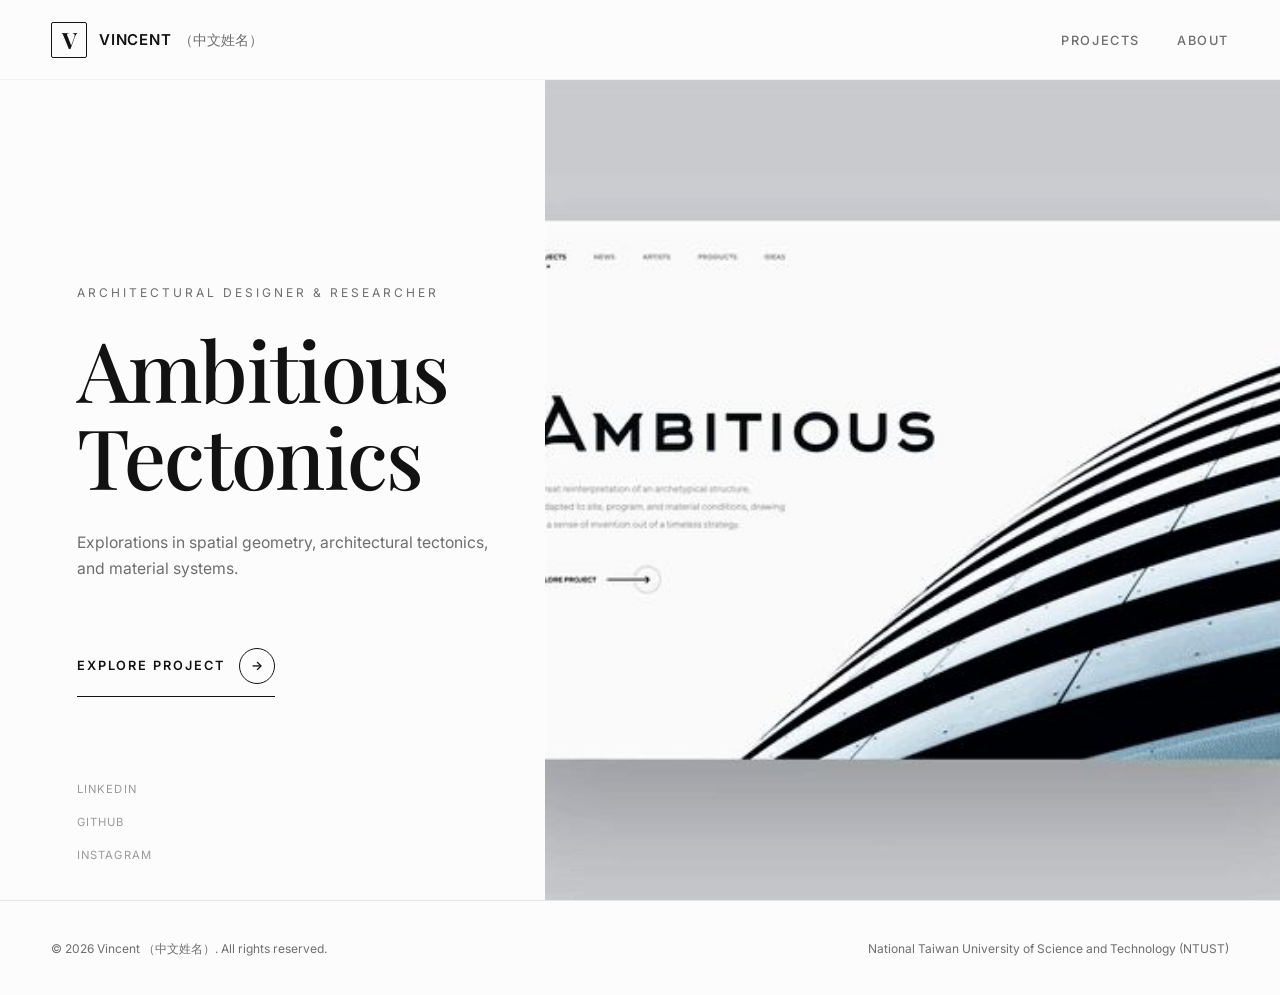
==== index.html @ f432916e "Initial commit with home page and json metadata structure" ====
<!DOCTYPE html>
<html lang="en">
<head>
  <meta charset="UTF-8">
  <meta name="viewport" content="width=device-width, initial-scale=1.0">
  <title>Vincent | Architecture Portfolio</title>
  <meta name="description" content="Architectural design portfolio and professional CV.">
  
  <!-- Fonts -->
  <link rel="preconnect" href="https://fonts.googleapis.com">
  <link rel="preconnect" href="https://fonts.gstatic.com" crossorigin>
  <link href="https://fonts.googleapis.com/css2?family=Inter:wght@300;400;500;600&family=Playfair+Display:ital,wght@0,400;0,600;1,400&display=swap" rel="stylesheet">
  
  <!-- Stylesheet -->
  <link rel="stylesheet" href="css/style.css">
</head>
<body>

  <!-- Global Header -->
  <header class="site-header">
    <a href="index.html" class="brand">
      <span class="brand-monogram">V</span>
      <div class="brand-names">
        <span class="brand-en">Vincent</span>
        <span class="brand-cn">（中文姓名）</span>
      </div>
    </a>

    <nav class="main-nav" aria-label="Main Navigation">
      <ul>
        <li><a href="projects.html">Projects</a></li>
        <li><a href="about.html">About</a></li>
      </ul>
    </nav>
  </header>

  <!-- Page Main Content -->
  <main class="page-container">
    <section class="hero-wrapper" aria-label="Hero Featured Project">
      
      <!-- Left Column: Editorial Information -->
      <div class="hero-content">
        <p class="hero-subtitle" id="hero-subtitle">Architectural Designer &amp; Researcher</p>
        <h1 class="hero-title" id="hero-title">Ambitious Tectonics</h1>
        <p class="hero-description" id="hero-description">
          A great reinterpretation of an archetypical structure, readapted to site, program, and material conditions, drawing out a sense of invention out of a timeless strategy.
        </p>

        <div class="hero-action">
          <a href="project-detail.html?id=project-01" class="btn-explore" id="hero-explore-btn">
            <span>Explore Project</span>
            <span class="arrow-circle">→</span>
          </a>
        </div>
      </div>

      <!-- Right Column: Visual Architecture Cover -->
      <div class="hero-media">
        <img id="hero-cover-image" src="assets/images/project-01-cover.jpg" alt="Featured Architecture Project Cover">
      </div>

      <!-- Left Bottom: Social links -->
      <aside class="hero-social" id="hero-social-links" aria-label="Social Links">
        <a href="https://linkedin.com" target="_blank" rel="noopener noreferrer">LinkedIn</a>
        <a href="https://github.com" target="_blank" rel="noopener noreferrer">GitHub</a>
        <a href="https://instagram.com" target="_blank" rel="noopener noreferrer">Instagram</a>
      </aside>

    </section>

    <!-- Global Footer -->
    <footer class="site-footer">
      <p class="footer-copy">© 2026 Vincent. All rights reserved.</p>
      <p class="footer-note">National Taiwan University of Science and Technology (NTUST)</p>
    </footer>
  </main>

  <!-- Main JavaScript for JSON Data Integration -->
  <script src="js/main.js"></script>
</body>
</html>
---- css/style.css ----
/* ==========================================================================
   ARCHITECTURAL PORTFOLIO - CORE STYLESHEET
   Clean, modern, editorial typography & minimalist architectural aesthetic
   ========================================================================== */

:root {
  --bg-primary: #fcfcfc;
  --bg-card: #f4f4f4;
  --text-primary: #121212;
  --text-muted: #6e6e6e;
  --text-subtle: #9a9a9a;
  --accent: #111111;
  --border-color: #e5e5e5;
  --border-light: #ececec;
  
  --font-serif: "Playfair Display", "Didot", "Cinzel", "Georgia", serif;
  --font-sans: "Inter", -apple-system, BlinkMacSystemFont, "Segoe UI", Roboto, "Helvetica Neue", Arial, sans-serif;
  
  --transition-smooth: all 0.3s cubic-bezier(0.16, 1, 0.3, 1);
  --container-max: 1440px;
}

* {
  box-sizing: border-box;
  margin: 0;
  padding: 0;
}

html, body {
  width: 100%;
  height: 100%;
  background-color: var(--bg-primary);
  color: var(--text-primary);
  font-family: var(--font-sans);
  font-size: 15px;
  line-height: 1.6;
  -webkit-font-smoothing: antialiased;
  -moz-osx-font-smoothing: grayscale;
}

a {
  color: inherit;
  text-decoration: none;
  transition: var(--transition-smooth);
}

img {
  max-width: 100%;
  height: auto;
  display: block;
}

/* ==========================================================================
   GLOBAL HEADER / NAVIGATION
   ========================================================================== */
.site-header {
  position: fixed;
  top: 0;
  left: 0;
  width: 100%;
  height: 80px;
  display: flex;
  align-items: center;
  justify-content: space-between;
  padding: 0 4vw;
  z-index: 100;
  background: rgba(252, 252, 252, 0.92);
  backdrop-filter: blur(10px);
  border-bottom: 1px solid rgba(0, 0, 0, 0.04);
}

.brand {
  display: flex;
  align-items: center;
  gap: 12px;
}

.brand-monogram {
  font-family: var(--font-serif);
  font-size: 1.5rem;
  font-weight: 700;
  letter-spacing: -0.05em;
  display: inline-flex;
  align-items: center;
  justify-content: center;
  width: 36px;
  height: 36px;
  border: 1.5px solid var(--text-primary);
  border-radius: 2px;
}

.brand-names {
  display: flex;
  align-items: baseline;
  gap: 8px;
}

.brand-en {
  font-size: 1rem;
  font-weight: 600;
  letter-spacing: 0.05em;
  text-transform: uppercase;
}

.brand-cn {
  font-size: 0.9rem;
  color: var(--text-muted);
  font-weight: 400;
}

.main-nav ul {
  display: flex;
  list-style: none;
  gap: 2.5rem;
}

.main-nav a {
  font-size: 0.85rem;
  font-weight: 500;
  letter-spacing: 0.12em;
  text-transform: uppercase;
  color: var(--text-muted);
  position: relative;
  padding-bottom: 4px;
}

.main-nav a:hover,
.main-nav a.active {
  color: var(--text-primary);
}

.main-nav a.active::after {
  content: "";
  position: absolute;
  bottom: 0;
  left: 0;
  width: 100%;
  height: 1.5px;
  background-color: var(--text-primary);
}

/* ==========================================================================
   PAGE LAYOUT WRAPPERS
   ========================================================================== */
.page-container {
  min-height: 100vh;
  padding-top: 80px;
  display: flex;
  flex-direction: column;
}

/* ==========================================================================
   TASK 1: HOME HERO SECTION (INSPIRATION: HOME PAGE.JPG)
   ========================================================================== */
.hero-wrapper {
  flex: 1;
  display: grid;
  grid-template-columns: 1fr 1.35fr;
  min-height: calc(100vh - 80px);
  overflow: hidden;
  position: relative;
}

.hero-content {
  padding: 8vh 4vw 8vh 6vw;
  display: flex;
  flex-direction: column;
  justify-content: center;
  z-index: 2;
}

.hero-subtitle {
  font-size: 0.8rem;
  letter-spacing: 0.25em;
  text-transform: uppercase;
  color: var(--text-muted);
  margin-bottom: 1.5rem;
}

.hero-title {
  font-family: var(--font-serif);
  font-size: clamp(3rem, 6.5vw, 6rem);
  font-weight: 500;
  line-height: 1.05;
  letter-spacing: -0.02em;
  margin-bottom: 2rem;
  text-transform: none;
}

.hero-description {
  max-width: 440px;
  font-size: 1.05rem;
  line-height: 1.7;
  color: var(--text-muted);
  margin-bottom: 3.5rem;
}

.hero-action {
  display: flex;
  align-items: center;
  gap: 1.5rem;
}

.btn-explore {
  display: inline-flex;
  align-items: center;
  gap: 1rem;
  font-size: 0.85rem;
  font-weight: 600;
  letter-spacing: 0.15em;
  text-transform: uppercase;
  color: var(--text-primary);
  padding: 12px 0;
  border-bottom: 1px solid var(--text-primary);
  transition: var(--transition-smooth);
}

.btn-explore .arrow-circle {
  width: 36px;
  height: 36px;
  border: 1px solid var(--text-primary);
  border-radius: 50%;
  display: flex;
  align-items: center;
  justify-content: center;
  transition: var(--transition-smooth);
}

.btn-explore:hover {
  gap: 1.5rem;
  padding-left: 6px;
}

.btn-explore:hover .arrow-circle {
  background-color: var(--text-primary);
  color: #fff;
  transform: translateX(4px);
}

.hero-media {
  position: relative;
  width: 100%;
  height: 100%;
  min-height: 500px;
  overflow: hidden;
  background-color: #eaeaea;
}

.hero-media img {
  width: 100%;
  height: 100%;
  object-fit: cover;
  object-position: center;
  transition: transform 1.2s cubic-bezier(0.16, 1, 0.3, 1);
}

.hero-wrapper:hover .hero-media img {
  transform: scale(1.03);
}

.hero-social {
  position: absolute;
  bottom: 4vh;
  left: 6vw;
  display: flex;
  flex-direction: column;
  gap: 1rem;
  z-index: 5;
}

.hero-social a {
  font-size: 0.75rem;
  letter-spacing: 0.1em;
  text-transform: uppercase;
  color: var(--text-subtle);
}

.hero-social a:hover {
  color: var(--text-primary);
}

/* ==========================================================================
   FOOTER
   ========================================================================== */
.site-footer {
  padding: 2.5rem 4vw;
  border-top: 1px solid var(--border-color);
  display: flex;
  justify-content: space-between;
  align-items: center;
  font-size: 0.8rem;
  color: var(--text-muted);
}

/* ==========================================================================
   RESPONSIVE
   ========================================================================== */
@media (max-width: 992px) {
  .hero-wrapper {
    grid-template-columns: 1fr;
    min-height: auto;
  }
  .hero-media {
    min-height: 50vh;
    order: -1;
  }
  .hero-content {
    padding: 6vh 6vw;
  }
  .hero-social {
    position: static;
    flex-direction: row;
    margin-top: 2rem;
  }
}
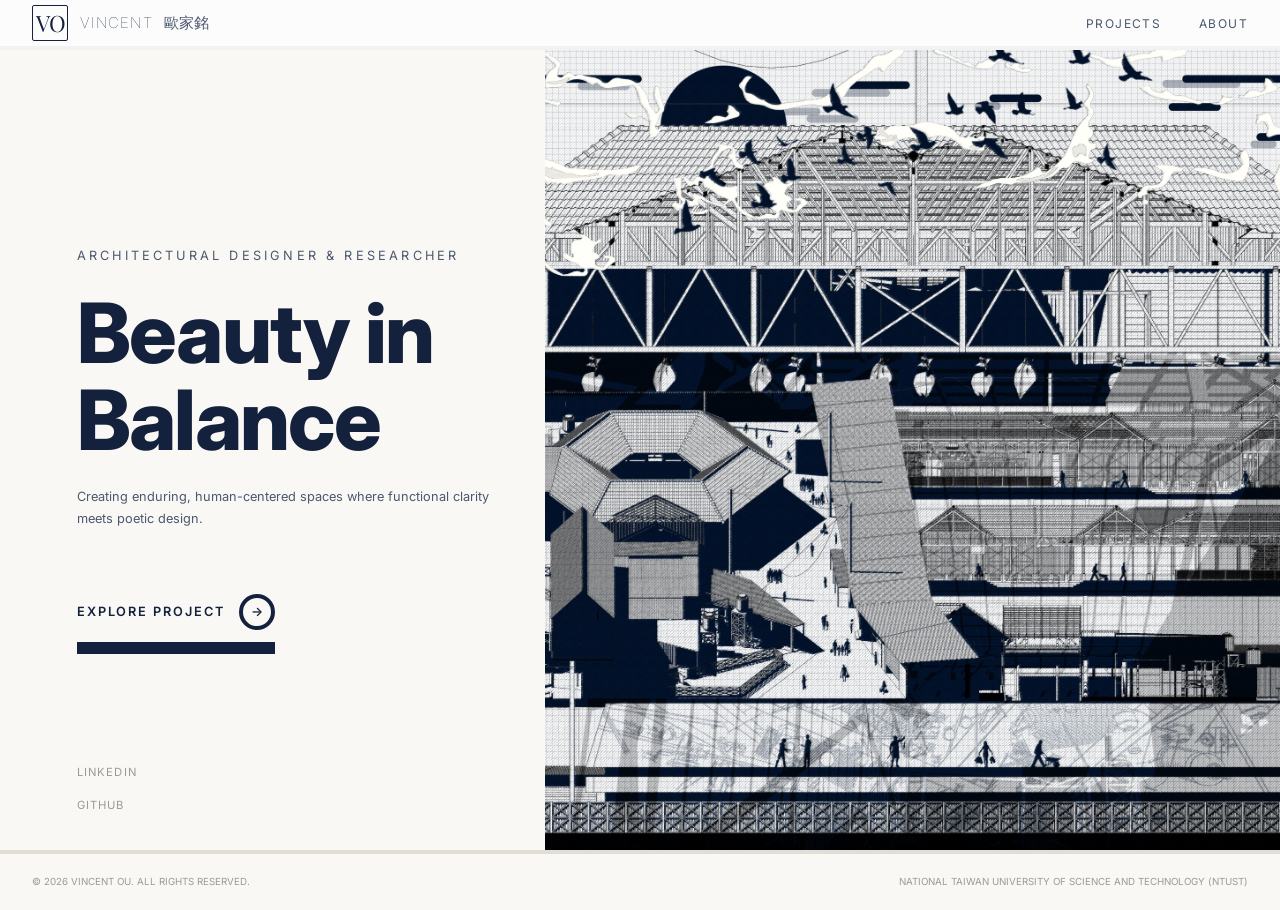
==== commit 5ac09ad4: "Complete home page design with ivory-navy palette and json metadata" ====
--- a/index.html
+++ b/index.html
@@ -19,10 +19,10 @@
   <!-- Global Header -->
   <header class="site-header">
     <a href="index.html" class="brand">
-      <span class="brand-monogram">V</span>
+      <span class="brand-monogram">VO</span>
       <div class="brand-names">
         <span class="brand-en">Vincent</span>
-        <span class="brand-cn">（中文姓名）</span>
+        <span class="brand-cn">歐家銘</span>
       </div>
     </a>
 
@@ -41,9 +41,9 @@
       <!-- Left Column: Editorial Information -->
       <div class="hero-content">
         <p class="hero-subtitle" id="hero-subtitle">Architectural Designer &amp; Researcher</p>
-        <h1 class="hero-title" id="hero-title">Ambitious Tectonics</h1>
+        <h1 class="hero-title" id="hero-title">Beauty in Balance</h1>
         <p class="hero-description" id="hero-description">
-          A great reinterpretation of an archetypical structure, readapted to site, program, and material conditions, drawing out a sense of invention out of a timeless strategy.
+          Creating enduring, human-centered spaces where functional clarity meets poetic design.
         </p>
 
         <div class="hero-action">
@@ -56,21 +56,20 @@
 
       <!-- Right Column: Visual Architecture Cover -->
       <div class="hero-media">
-        <img id="hero-cover-image" src="assets/images/project-01-cover.jpg" alt="Featured Architecture Project Cover">
+        <img id="hero-cover-image" src="assets/images/home-cover .jpg" alt="Featured Architecture Project Cover">
       </div>
 
       <!-- Left Bottom: Social links -->
       <aside class="hero-social" id="hero-social-links" aria-label="Social Links">
         <a href="https://linkedin.com" target="_blank" rel="noopener noreferrer">LinkedIn</a>
         <a href="https://github.com" target="_blank" rel="noopener noreferrer">GitHub</a>
-        <a href="https://instagram.com" target="_blank" rel="noopener noreferrer">Instagram</a>
       </aside>
 
     </section>
 
     <!-- Global Footer -->
     <footer class="site-footer">
-      <p class="footer-copy">© 2026 Vincent. All rights reserved.</p>
+      <p class="footer-copy">© 2026 Vincent Ou. All rights reserved.</p>
       <p class="footer-note">National Taiwan University of Science and Technology (NTUST)</p>
     </footer>
   </main>
--- a/css/style.css
+++ b/css/style.css
@@ -4,13 +4,13 @@
    ========================================================================== */
 
 :root {
-  --bg-primary: #fcfcfc;
+  --bg-primary: #FAF8F5;
   --bg-card: #f4f4f4;
-  --text-primary: #121212;
-  --text-muted: #6e6e6e;
+  --text-primary: #14213D;
+  --text-muted: 	#4B586E;
   --text-subtle: #9a9a9a;
-  --accent: #111111;
-  --border-color: #e5e5e5;
+  --accent: #0F1E2E;
+  --border-color: #E2DDD5;
   --border-light: #ececec;
   
   --font-serif: "Playfair Display", "Didot", "Cinzel", "Georgia", serif;
@@ -46,7 +46,7 @@
 
 img {
   max-width: 100%;
-  height: auto;
+  height: 2048px;
   display: block;
 }
 
@@ -58,15 +58,15 @@
   top: 0;
   left: 0;
   width: 100%;
-  height: 80px;
+  height: 50px;
   display: flex;
   align-items: center;
   justify-content: space-between;
-  padding: 0 4vw;
+  padding: 0 2.5vw;
   z-index: 100;
   background: rgba(252, 252, 252, 0.92);
-  backdrop-filter: blur(10px);
-  border-bottom: 1px solid rgba(0, 0, 0, 0.04);
+  backdrop-filter: blur(6px);
+  border-bottom: 4px solid rgba(0, 0, 0, 0.04);
 }
 
 .brand {
@@ -78,34 +78,34 @@
 .brand-monogram {
   font-family: var(--font-serif);
   font-size: 1.5rem;
-  font-weight: 700;
+  font-weight: 200;
   letter-spacing: -0.05em;
   display: inline-flex;
   align-items: center;
   justify-content: center;
   width: 36px;
   height: 36px;
-  border: 1.5px solid var(--text-primary);
+  border: 0.5px solid var(--text-primary);
   border-radius: 2px;
 }
 
 .brand-names {
   display: flex;
   align-items: baseline;
-  gap: 8px;
+  gap: 12px;
 }
 
 .brand-en {
   font-size: 1rem;
-  font-weight: 600;
+  font-weight: 100;
   letter-spacing: 0.05em;
   text-transform: uppercase;
 }
 
 .brand-cn {
-  font-size: 0.9rem;
+  font-size: 1rem;
   color: var(--text-muted);
-  font-weight: 400;
+  font-weight: 300;
 }
 
 .main-nav ul {
@@ -115,8 +115,8 @@
 }
 
 .main-nav a {
-  font-size: 0.85rem;
-  font-weight: 500;
+  font-size: 0.80rem;
+  font-weight: 400;
   letter-spacing: 0.12em;
   text-transform: uppercase;
   color: var(--text-muted);
@@ -144,7 +144,7 @@
    ========================================================================== */
 .page-container {
   min-height: 100vh;
-  padding-top: 80px;
+  padding-top: 50px;         
   display: flex;
   flex-direction: column;
 }
@@ -156,7 +156,7 @@
   flex: 1;
   display: grid;
   grid-template-columns: 1fr 1.35fr;
-  min-height: calc(100vh - 80px);
+  min-height: calc(100vh - 100px);
   overflow: hidden;
   position: relative;
 }
@@ -170,7 +170,7 @@
 }
 
 .hero-subtitle {
-  font-size: 0.8rem;
+  font-size: 0.85rem;
   letter-spacing: 0.25em;
   text-transform: uppercase;
   color: var(--text-muted);
@@ -178,18 +178,18 @@
 }
 
 .hero-title {
-  font-family: var(--font-serif);
+  font-family: var(--font-sans);
   font-size: clamp(3rem, 6.5vw, 6rem);
-  font-weight: 500;
+  font-weight: 800;
   line-height: 1.05;
   letter-spacing: -0.02em;
-  margin-bottom: 2rem;
+  margin-bottom: 1.5rem;
   text-transform: none;
 }
 
 .hero-description {
   max-width: 440px;
-  font-size: 1.05rem;
+  font-size: 0.85rem;
   line-height: 1.7;
   color: var(--text-muted);
   margin-bottom: 3.5rem;
@@ -211,14 +211,14 @@
   text-transform: uppercase;
   color: var(--text-primary);
   padding: 12px 0;
-  border-bottom: 1px solid var(--text-primary);
+  border-bottom: 12px solid var(--text-primary);
   transition: var(--transition-smooth);
 }
 
 .btn-explore .arrow-circle {
   width: 36px;
   height: 36px;
-  border: 1px solid var(--text-primary);
+  border: 4px solid var(--text-primary);
   border-radius: 50%;
   display: flex;
   align-items: center;
@@ -283,13 +283,15 @@
    FOOTER
    ========================================================================== */
 .site-footer {
-  padding: 2.5rem 4vw;
-  border-top: 1px solid var(--border-color);
+  height: 60px;              
+  padding: 0 2.5vw;          
+  border-top: 4px solid var(--border-color);
   display: flex;
   justify-content: space-between;
-  align-items: center;
-  font-size: 0.8rem;
-  color: var(--text-muted);
+  text-transform: uppercase;
+  align-items: center;       
+  font-size: 0.65rem;
+  color: var(--text-subtle);
 }
 
 /* ==========================================================================
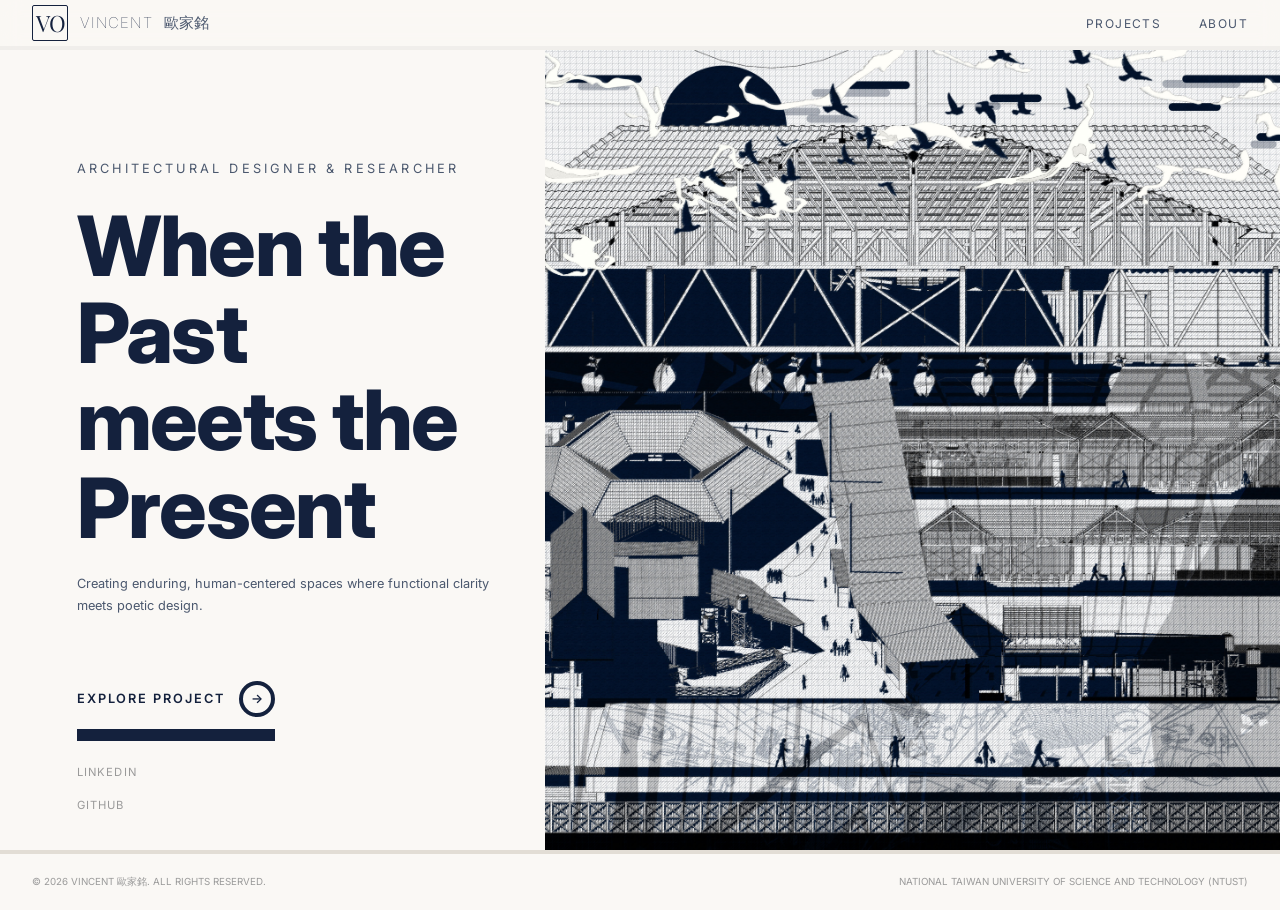
==== commit a5aed4a7: "Complete about page, smooth page transitions, and smart auto-hiding header" ====
--- a/index.html
+++ b/index.html
@@ -41,7 +41,7 @@
       <!-- Left Column: Editorial Information -->
       <div class="hero-content">
         <p class="hero-subtitle" id="hero-subtitle">Architectural Designer &amp; Researcher</p>
-        <h1 class="hero-title" id="hero-title">Beauty in Balance</h1>
+        <h1 class="hero-title" id="hero-title">When the Past meets the Present</h1>
         <p class="hero-description" id="hero-description">
           Creating enduring, human-centered spaces where functional clarity meets poetic design.
         </p>
--- a/css/style.css
+++ b/css/style.css
@@ -7,15 +7,15 @@
   --bg-primary: #FAF8F5;
   --bg-card: #f4f4f4;
   --text-primary: #14213D;
-  --text-muted: 	#4B586E;
+  --text-muted: #4B586E;
   --text-subtle: #9a9a9a;
   --accent: #0F1E2E;
   --border-color: #E2DDD5;
   --border-light: #ececec;
-  
+
   --font-serif: "Playfair Display", "Didot", "Cinzel", "Georgia", serif;
   --font-sans: "Inter", -apple-system, BlinkMacSystemFont, "Segoe UI", Roboto, "Helvetica Neue", Arial, sans-serif;
-  
+
   --transition-smooth: all 0.3s cubic-bezier(0.16, 1, 0.3, 1);
   --container-max: 1440px;
 }
@@ -26,9 +26,10 @@
   padding: 0;
 }
 
-html, body {
+html,
+body {
   width: 100%;
-  height: 100%;
+  min-height: 100%;
   background-color: var(--bg-primary);
   color: var(--text-primary);
   font-family: var(--font-sans);
@@ -64,9 +65,19 @@
   justify-content: space-between;
   padding: 0 2.5vw;
   z-index: 100;
-  background: rgba(252, 252, 252, 0.92);
-  backdrop-filter: blur(6px);
+  background: rgba(250, 248, 245, 0.82);
+  -webkit-backdrop-filter: blur(10px);
+  backdrop-filter: blur(10px);
   border-bottom: 4px solid rgba(0, 0, 0, 0.04);
+
+  /* Add this smooth slide up/down transition */
+  transition: transform 0.4s cubic-bezier(0.16, 1, 0.3, 1);
+  transform: translateY(0);
+}
+
+/* When hidden, slide up out of screen */
+.site-header.header-hidden {
+  transform: translateY(-100%);
 }
 
 .brand {
@@ -144,7 +155,7 @@
    ========================================================================== */
 .page-container {
   min-height: 100vh;
-  padding-top: 50px;         
+  padding-top: 50px;
   display: flex;
   flex-direction: column;
 }
@@ -283,35 +294,264 @@
    FOOTER
    ========================================================================== */
 .site-footer {
-  height: 60px;              
-  padding: 0 2.5vw;          
+  height: 60px;
+  padding: 0 2.5vw;
   border-top: 4px solid var(--border-color);
   display: flex;
   justify-content: space-between;
   text-transform: uppercase;
-  align-items: center;       
+  align-items: center;
   font-size: 0.65rem;
   color: var(--text-subtle);
 }
 
 /* ==========================================================================
-   RESPONSIVE
-   ========================================================================== */
+   PAGE TRANSITIONS & FADE-IN (ZERO-FLICKER)
+   ========================================================================== */
+@keyframes fadeInContent {
+  from {
+    opacity: 0;
+  }
+
+  to {
+    opacity: 1;
+  }
+}
+
+.page-container {
+  animation: fadeInContent 0.25s ease-out forwards;
+  transition: opacity 0.35s ease, filter 0.35s ease;
+}
+
+body.page-transitioning .page-container {
+  opacity: 0;
+  filter: blur(8px);
+}
+
+/* ==========================================================================
+   TASK 2: ABOUT PAGE (INSPIRATION: ABOUT PAGE.JPG)
+   ========================================================================== */
+.about-page-container {
+  flex: 1;
+  padding: 2.5vh 3vw 3vh;
+  display: flex;
+  flex-direction: column;
+}
+
+.about-card {
+  flex: 1;
+  background-color: var(--bg-card, #f4f4f4);
+  border-radius: 28px;
+  padding: 4.5vh 4.5vw;
+  display: flex;
+  flex-direction: column;
+  justify-content: space-between;
+  box-shadow: 0 4px 30px rgba(0, 0, 0, 0.02);
+  border: 1px solid var(--border-light);
+  min-height: calc(100vh - 160px);
+}
+
+/* About Header: Name & Meta */
+.about-card-header {
+  display: flex;
+  justify-content: space-between;
+  align-items: flex-start;
+  gap: 2rem;
+  border-bottom: 1px solid var(--border-color);
+  padding-bottom: 3.5vh;
+}
+
+.about-title-group {
+  display: flex;
+  flex-direction: column;
+  gap: 0.5rem;
+}
+
+.about-name {
+  font-family: var(--font-sans);
+  font-size: clamp(2.5rem, 5.5vw, 4.8rem);
+  font-weight: 600;
+  line-height: 1.02;
+  letter-spacing: -0.03em;
+  color: var(--text-primary);
+}
+
+.about-name .about-cn-name {
+  font-size: 0.45em;
+  font-weight: 400;
+  color: var(--text-muted);
+  margin-left: 1rem;
+  letter-spacing: 0.05em;
+}
+
+.about-title-tag {
+  font-size: 0.85rem;
+  letter-spacing: 0.15em;
+  text-transform: uppercase;
+  color: var(--text-muted);
+}
+
+.about-quick-meta {
+  display: flex;
+  gap: 2.5rem;
+  font-size: 0.8rem;
+  letter-spacing: 0.1em;
+  text-transform: uppercase;
+  color: var(--text-muted);
+}
+
+.about-meta-item span {
+  display: block;
+}
+
+.about-meta-label {
+  color: var(--text-subtle);
+  font-size: 0.7rem;
+  margin-bottom: 4px;
+}
+
+/* About Body: Center Portrait / Visual Anchor */
+.about-card-body {
+  display: flex;
+  flex-direction: column;
+  align-items: center;
+  justify-content: center;
+  padding: 5vh 0;
+}
+
+.about-portrait-wrap {
+  width: 220px;
+  height: 280px;
+  border-radius: 4px;
+  overflow: hidden;
+  background-color: var(--border-color);
+  box-shadow: 0 10px 30px rgba(0, 0, 0, 0.06);
+}
+
+.about-portrait-wrap img {
+  width: 100%;
+  height: 100%;
+  object-fit: cover;
+  filter: grayscale(100%);
+  transition: filter 0.6s ease, transform 0.6s ease;
+}
+
+.about-portrait-wrap:hover img {
+  filter: grayscale(0%);
+  transform: scale(1.03);
+}
+
+.about-headline {
+  margin-top: 2rem;
+  font-family: var(--font-serif);
+  font-size: 1.25rem;
+  font-style: italic;
+  color: var(--text-primary);
+  text-align: center;
+  max-width: 650px;
+}
+
+/* About Footer Columns (Reference layout: Section name on left, columns on right) */
+.about-card-footer {
+  display: grid;
+  grid-template-columns: 180px 1fr 1fr;
+  gap: 4vw;
+  border-top: 1px solid var(--border-color);
+  padding-top: 3.5vh;
+}
+
+.about-section-label {
+  font-size: 0.75rem;
+  font-weight: 600;
+  letter-spacing: 0.12em;
+  text-transform: uppercase;
+  color: var(--text-primary);
+}
+
+.about-narrative-col p {
+  font-size: 0.85rem;
+  line-height: 1.75;
+  color: var(--text-muted);
+  margin-bottom: 1.5rem;
+}
+
+.about-details-col {
+  display: flex;
+  flex-direction: column;
+  gap: 2rem;
+}
+
+.about-detail-block h4 {
+  font-size: 0.75rem;
+  letter-spacing: 0.15em;
+  text-transform: uppercase;
+  color: var(--text-primary);
+  margin-bottom: 0.75rem;
+}
+
+.about-detail-list {
+  list-style: none;
+  display: flex;
+  flex-direction: column;
+  gap: 0.6rem;
+}
+
+.about-detail-list li {
+  font-size: 0.85rem;
+  color: var(--text-muted);
+  display: flex;
+  justify-content: space-between;
+}
+
+.about-detail-list li span.year {
+  color: var(--text-subtle);
+  font-size: 0.75rem;
+  white-space: nowrap;
+}
+
+.about-skills-tags {
+  display: flex;
+  flex-wrap: wrap;
+  gap: 0.5rem;
+}
+
+.about-skill-pill {
+  font-size: 0.75rem;
+  padding: 4px 10px;
+  background: rgba(0, 0, 0, 0.04);
+  border-radius: 8px;
+  color: var(--text-muted);
+  letter-spacing: 0.02em;
+}
+
+/* Responsive adjustments */
 @media (max-width: 992px) {
   .hero-wrapper {
     grid-template-columns: 1fr;
     min-height: auto;
   }
+
   .hero-media {
     min-height: 50vh;
     order: -1;
   }
+
   .hero-content {
     padding: 6vh 6vw;
   }
+
   .hero-social {
     position: static;
     flex-direction: row;
     margin-top: 2rem;
   }
-}
+
+  .about-card-footer {
+    grid-template-columns: 1fr;
+    gap: 2rem;
+  }
+
+  .about-card-header {
+    flex-direction: column;
+  }
+}
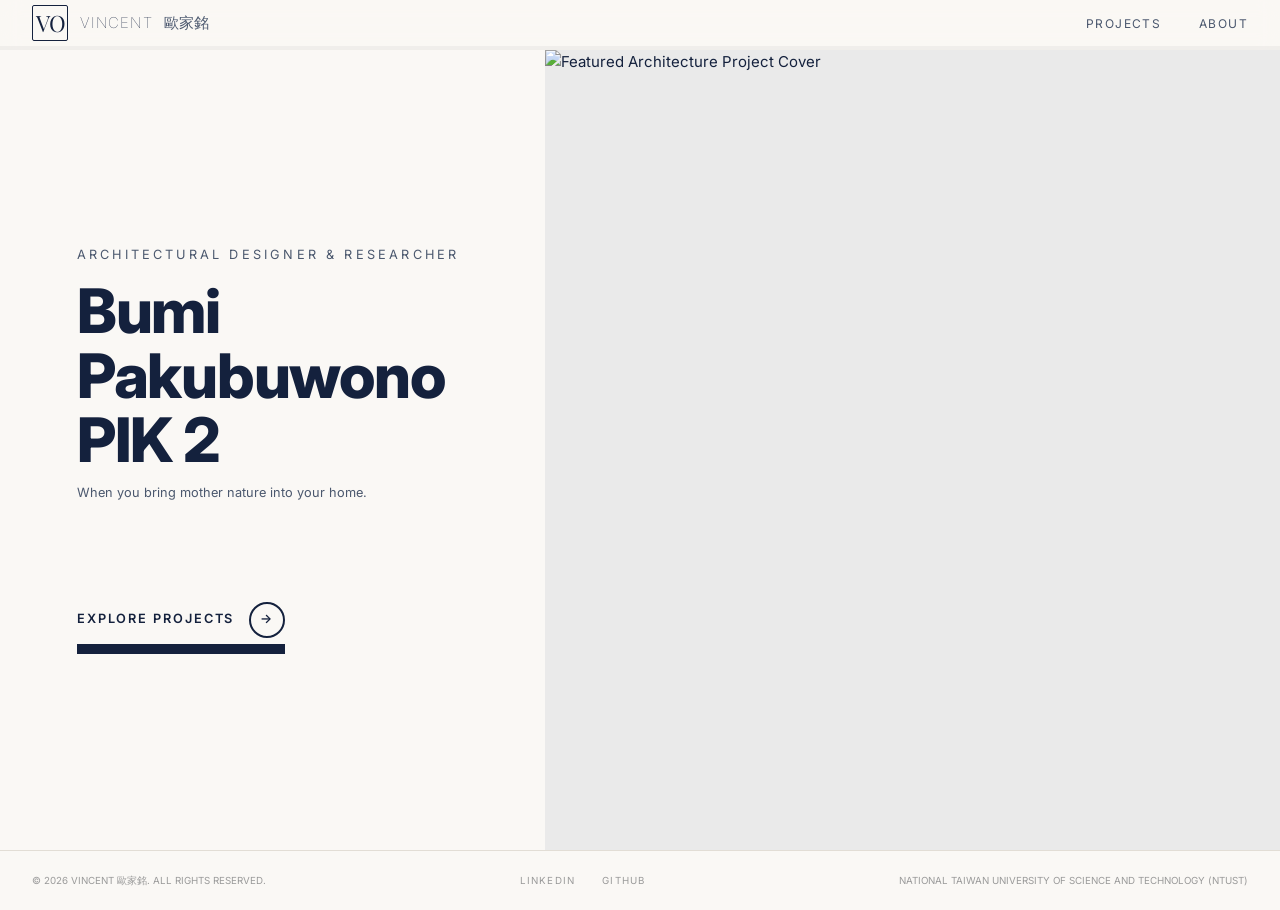
==== commit b911116d: "Added project pages, added slideshow effect on index.html page and minor adjustments on social links" ====
--- a/index.html
+++ b/index.html
@@ -41,35 +41,34 @@
       <!-- Left Column: Editorial Information -->
       <div class="hero-content">
         <p class="hero-subtitle" id="hero-subtitle">Architectural Designer &amp; Researcher</p>
-        <h1 class="hero-title" id="hero-title">When the Past meets the Present</h1>
+        <h1 class="hero-title" id="hero-title">Bumi Pakubuwono PIK 2</h1>
         <p class="hero-description" id="hero-description">
-          Creating enduring, human-centered spaces where functional clarity meets poetic design.
+         When you bring mother nature into your home.
         </p>
 
         <div class="hero-action">
-          <a href="project-detail.html?id=project-01" class="btn-explore" id="hero-explore-btn">
-            <span>Explore Project</span>
+          <a href="projects.html?" class="btn-explore" id="hero-explore-btn">
+            <span>Explore Projects</span>
             <span class="arrow-circle">→</span>
           </a>
         </div>
       </div>
 
-      <!-- Right Column: Visual Architecture Cover -->
-      <div class="hero-media">
-        <img id="hero-cover-image" src="assets/images/home-cover .jpg" alt="Featured Architecture Project Cover">
+      <!-- Right Column: Visual Architecture Cover & Pixel Canvas -->
+      <div class="hero-media" id="hero-media">
+        <canvas id="hero-pixel-canvas" class="hero-pixel-canvas"></canvas>
+        <img id="hero-cover-image" src="assets/images/1-0.png" alt="Featured Architecture Project Cover">
       </div>
-
-      <!-- Left Bottom: Social links -->
-      <aside class="hero-social" id="hero-social-links" aria-label="Social Links">
-        <a href="https://linkedin.com" target="_blank" rel="noopener noreferrer">LinkedIn</a>
-        <a href="https://github.com" target="_blank" rel="noopener noreferrer">GitHub</a>
-      </aside>
 
     </section>
 
     <!-- Global Footer -->
     <footer class="site-footer">
       <p class="footer-copy">© 2026 Vincent Ou. All rights reserved.</p>
+      <div class="footer-social" id="footer-social-links">
+        <a href="https://linkedin.com" target="_blank" rel="noopener noreferrer">LinkedIn</a>
+        <a href="https://github.com" target="_blank" rel="noopener noreferrer">GitHub</a>
+      </div>
       <p class="footer-note">National Taiwan University of Science and Technology (NTUST)</p>
     </footer>
   </main>
--- a/css/style.css
+++ b/css/style.css
@@ -18,6 +18,28 @@
 
   --transition-smooth: all 0.3s cubic-bezier(0.16, 1, 0.3, 1);
   --container-max: 1440px;
+
+  /* ==========================================================================
+     TASK 3: PROJECT LIST GRID & THUMBNAIL CONTROLS
+     Easily adjust box size, aspect ratio, columns, and contrast here!
+     ========================================================================== */
+  --project-thumb-aspect-ratio: 1 / 1;
+  /* Square box (1/1) - adjust to 4/3, 16/9, etc. */
+  --project-thumb-max-width: 100%;
+  /* Max width of thumbnail card */
+  --project-thumb-contrast: 1.25;
+  /* Contrast level for grayscale thumbnail (e.g. 1.0 to 1.5) */
+  --project-thumb-grayscale: 100%;
+  /* Default grayscale level (100% = full B&W) */
+  --project-thumb-border-radius: 2px;
+  /* Subtle architectural edge */
+  --project-grid-columns: 3;
+  /* Desktop grid columns (3 projects per row) */
+  --project-grid-gap: 3.5rem 2.5rem;
+  /* Vertical gap & horizontal gap between projects */
+
+  /* Footer social links horizontal offset (e.g. 0px, 30px, -20px) */
+  --footer-social-offset: 0px;
 }
 
 * {
@@ -167,17 +189,19 @@
   flex: 1;
   display: grid;
   grid-template-columns: 1fr 1.35fr;
+  height: calc(100vh - 100px);
   min-height: calc(100vh - 100px);
-  overflow: hidden;
+  max-height: calc(100vh - 100px);
   position: relative;
 }
 
 .hero-content {
-  padding: 8vh 4vw 8vh 6vw;
+  padding: 4vh 4vw 4vh 6vw;
   display: flex;
   flex-direction: column;
   justify-content: center;
   z-index: 2;
+  height: 100%;
 }
 
 .hero-subtitle {
@@ -185,17 +209,25 @@
   letter-spacing: 0.25em;
   text-transform: uppercase;
   color: var(--text-muted);
-  margin-bottom: 1.5rem;
+  margin-bottom: 1rem;
+  height: 1.2rem;
+  line-height: 1.2rem;
 }
 
 .hero-title {
   font-family: var(--font-sans);
-  font-size: clamp(3rem, 6.5vw, 6rem);
+  font-size: clamp(2.4rem, 4.8vw, 4.4rem);
   font-weight: 800;
   line-height: 1.05;
   letter-spacing: -0.02em;
-  margin-bottom: 1.5rem;
+  margin-bottom: 1.2rem;
   text-transform: none;
+  height: 3em;
+  min-height: 3em;
+  max-height: 3em;
+  display: flex;
+  align-items: flex-start;
+  overflow: hidden;
 }
 
 .hero-description {
@@ -203,13 +235,18 @@
   font-size: 0.85rem;
   line-height: 1.7;
   color: var(--text-muted);
-  margin-bottom: 3.5rem;
+  margin-bottom: 1.8rem;
+  height: 4.6rem;
+  min-height: 4.6rem;
+  max-height: 4.6rem;
+  overflow: hidden;
 }
 
 .hero-action {
   display: flex;
   align-items: center;
   gap: 1.5rem;
+  margin-top: 1.2rem;
 }
 
 .btn-explore {
@@ -221,15 +258,15 @@
   letter-spacing: 0.15em;
   text-transform: uppercase;
   color: var(--text-primary);
-  padding: 12px 0;
-  border-bottom: 12px solid var(--text-primary);
+  padding: 6px 0;
+  border-bottom: 10px solid var(--text-primary);
   transition: var(--transition-smooth);
 }
 
 .btn-explore .arrow-circle {
   width: 36px;
   height: 36px;
-  border: 4px solid var(--text-primary);
+  border: 2px solid var(--text-primary);
   border-radius: 50%;
   display: flex;
   align-items: center;
@@ -238,8 +275,8 @@
 }
 
 .btn-explore:hover {
-  gap: 1.5rem;
-  padding-left: 6px;
+  gap: 1.4rem;
+  padding-left: 4px;
 }
 
 .btn-explore:hover .arrow-circle {
@@ -248,16 +285,45 @@
   transform: translateX(4px);
 }
 
+.hero-title,
+.hero-description {
+  transition: opacity 0.22s ease, transform 0.22s ease;
+}
+
+.hero-content.is-fading .hero-title,
+.hero-content.is-fading .hero-description {
+  opacity: 0.15;
+  transform: translateY(4px);
+}
+
 .hero-media {
   position: relative;
   width: 100%;
   height: 100%;
-  min-height: 500px;
   overflow: hidden;
   background-color: #eaeaea;
 }
 
+.hero-pixel-canvas {
+  position: absolute;
+  top: 0;
+  left: 0;
+  width: 100%;
+  height: 100%;
+  z-index: 2;
+  pointer-events: none;
+  opacity: 0;
+  transition: opacity 0.08s ease;
+}
+
+.hero-pixel-canvas.is-active {
+  opacity: 1;
+}
+
 .hero-media img {
+  position: absolute;
+  top: 0;
+  left: 0;
   width: 100%;
   height: 100%;
   object-fit: cover;
@@ -269,40 +335,41 @@
   transform: scale(1.03);
 }
 
-.hero-social {
-  position: absolute;
-  bottom: 4vh;
-  left: 6vw;
-  display: flex;
-  flex-direction: column;
-  gap: 1rem;
-  z-index: 5;
-}
-
-.hero-social a {
-  font-size: 0.75rem;
-  letter-spacing: 0.1em;
-  text-transform: uppercase;
-  color: var(--text-subtle);
-}
-
-.hero-social a:hover {
-  color: var(--text-primary);
-}
-
 /* ==========================================================================
-   FOOTER
+   FOOTER & FOOTER SOCIAL LINKS
    ========================================================================== */
 .site-footer {
   height: 60px;
   padding: 0 2.5vw;
-  border-top: 4px solid var(--border-color);
+  border-top: 1px solid var(--border-color);
   display: flex;
   justify-content: space-between;
   text-transform: uppercase;
   align-items: center;
   font-size: 0.65rem;
   color: var(--text-subtle);
+  position: relative;
+  z-index: 10;
+}
+
+.footer-social {
+  display: inline-flex;
+  align-items: center;
+  gap: 1.8rem;
+  transform: translateX(var(--footer-social-offset, 0px));
+  transition: transform 0.3s ease;
+}
+
+.footer-social a {
+  font-size: 0.65rem;
+  letter-spacing: 0.12em;
+  text-transform: uppercase;
+  color: var(--text-subtle);
+  transition: var(--transition-smooth);
+}
+
+.footer-social a:hover {
+  color: var(--text-primary);
 }
 
 /* ==========================================================================
@@ -524,8 +591,395 @@
   letter-spacing: 0.02em;
 }
 
+/* ==========================================================================
+   TASK 3: PROJECTS LIST PAGE
+   Minimalist architectural gallery grid
+   ========================================================================== */
+.projects-page-wrapper {
+  max-width: var(--container-max);
+  margin: 0 auto;
+  padding: 14vh 4vw 8vh;
+  min-height: calc(100vh - 120px);
+}
+
+.projects-grid {
+  display: grid;
+  grid-template-columns: repeat(var(--project-grid-columns), 1fr);
+  gap: var(--project-grid-gap);
+  width: 100%;
+}
+
+.project-card {
+  display: flex;
+  flex-direction: column;
+  text-decoration: none;
+  color: var(--text-primary);
+  outline: none;
+  cursor: pointer;
+  max-width: var(--project-thumb-max-width);
+  user-select: none;
+  -webkit-tap-highlight-color: transparent;
+}
+
+.project-card-thumb {
+  position: relative;
+  width: 100%;
+  aspect-ratio: var(--project-thumb-aspect-ratio);
+  background-color: var(--bg-card);
+  overflow: hidden;
+  border-radius: var(--project-thumb-border-radius);
+  border: 1px solid var(--border-color);
+  transition: border-color 0.4s ease, box-shadow 0.4s ease;
+}
+
+.project-card-thumb img {
+  width: 100%;
+  height: 100%;
+  object-fit: cover;
+  filter: grayscale(var(--project-thumb-grayscale)) contrast(var(--project-thumb-contrast));
+  transition: filter 0.4s cubic-bezier(0.16, 1, 0.3, 1), transform 0.4s cubic-bezier(0.16, 1, 0.3, 1);
+}
+
+/* Hover on Desktop / Touch & Active on Mobile/Tablet */
+.project-card:hover .project-card-thumb img,
+.project-card:focus-visible .project-card-thumb img,
+.project-card:active .project-card-thumb img,
+.project-card.is-active .project-card-thumb img {
+  filter: grayscale(0%) contrast(1);
+  transform: scale(1.03);
+}
+
+.project-card:hover .project-card-thumb,
+.project-card:focus-visible .project-card-thumb,
+.project-card:active .project-card-thumb,
+.project-card.is-active .project-card-thumb {
+  border-color: var(--text-primary);
+  box-shadow: 0 12px 32px rgba(20, 33, 61, 0.08);
+}
+
+/* Project Caption: Title and Year */
+.project-card-info {
+  margin-top: 1rem;
+  display: flex;
+  align-items: baseline;
+  gap: 0.4rem;
+}
+
+.project-card-title {
+  font-size: 0.95rem;
+  font-weight: 500;
+  letter-spacing: -0.01em;
+  color: var(--text-primary);
+  transition: color 0.3s ease;
+}
+
+.project-card-year {
+  font-size: 0.85rem;
+  color: var(--text-muted);
+  font-weight: 400;
+}
+
+.project-card:hover .project-card-title,
+.project-card.is-active .project-card-title {
+  color: var(--accent);
+}
+
+/* ==========================================================================
+   TASK 4: PROJECT DETAIL MODAL & CYCLING GALLERY
+   ========================================================================== */
+.project-modal {
+  position: fixed;
+  inset: 0;
+  z-index: 1000;
+  display: flex;
+  align-items: center;
+  justify-content: center;
+  opacity: 0;
+  pointer-events: none;
+  visibility: hidden;
+  transition: opacity 0.35s cubic-bezier(0.16, 1, 0.3, 1), visibility 0.35s cubic-bezier(0.16, 1, 0.3, 1);
+}
+
+.project-modal.is-open {
+  opacity: 1;
+  pointer-events: auto;
+  visibility: visible;
+}
+
+.modal-backdrop {
+  position: absolute;
+  inset: 0;
+  background: rgba(20, 33, 61, 0.55);
+  backdrop-filter: blur(14px);
+  -webkit-backdrop-filter: blur(14px);
+  cursor: pointer;
+}
+
+.modal-window {
+  position: relative;
+  z-index: 2;
+  width: 92vw;
+  max-width: 1240px;
+  height: 86vh;
+  max-height: 840px;
+  background-color: var(--bg-primary);
+  border-radius: 8px;
+  border: 1px solid var(--border-color);
+  box-shadow: 0 30px 80px rgba(0, 0, 0, 0.25);
+  overflow: hidden;
+  display: flex;
+  flex-direction: column;
+  transform: scale(0.96) translateY(12px);
+  transition: transform 0.4s cubic-bezier(0.16, 1, 0.3, 1);
+}
+
+.project-modal.is-open .modal-window {
+  transform: scale(1) translateY(0);
+}
+
+/* Close Button */
+.modal-close-btn {
+  display: none;
+}
+
+/* Modal Body: Split Grid */
+.modal-body {
+  display: grid;
+  grid-template-columns: 42% 58%;
+  height: 100%;
+  width: 100%;
+  overflow: hidden;
+}
+
+/* Left Column: Project Info */
+.modal-info-col {
+  padding: 4rem 3.5rem 3rem 4rem;
+  overflow-y: auto;
+  display: flex;
+  flex-direction: column;
+  background-color: var(--bg-primary);
+}
+
+.modal-info-col::-webkit-scrollbar {
+  width: 5px;
+}
+
+.modal-info-col::-webkit-scrollbar-thumb {
+  background: var(--border-color);
+  border-radius: 3px;
+}
+
+.modal-meta-top {
+  display: flex;
+  justify-content: space-between;
+  align-items: center;
+  font-size: 0.75rem;
+  font-weight: 600;
+  letter-spacing: 0.12em;
+  color: var(--text-muted);
+  text-transform: uppercase;
+  margin-bottom: 1.2rem;
+}
+
+.modal-title {
+  font-family: var(--font-serif);
+  font-size: 2.1rem;
+  font-weight: 400;
+  line-height: 1.2;
+  color: var(--text-primary);
+  margin-bottom: 0.4rem;
+  letter-spacing: -0.015em;
+}
+
+.modal-location {
+  font-size: 0.88rem;
+  color: var(--text-muted);
+  margin-bottom: 1.8rem;
+}
+
+/* Specs Block (Typology, Scale, Status) */
+.modal-specs {
+  display: flex;
+  flex-wrap: wrap;
+  align-items: baseline;
+  gap: 0.3rem 1.4rem;
+  /* Space between each spec item */
+  margin-bottom: 0.5rem;
+  /* Compact margin before description */
+  padding: 0;
+  /* Remove box padding */
+  background: transparent;
+  /* Remove gray background */
+  border: none;
+  /* Remove border */
+}
+
+.modal-spec-item {
+  display: inline-flex;
+  align-items: baseline;
+  gap: 0.35rem;
+  font-size: 0.82rem;
+}
+
+.modal-spec-label {
+  font-size: 0.7rem;
+  text-transform: uppercase;
+  letter-spacing: 0.08em;
+  color: var(--text-subtle);
+}
+
+.modal-spec-label::after {
+  content: ":";
+}
+
+.modal-spec-value {
+  font-size: 0.7rem;
+  font-weight: 300;
+  color: var(--text-primary);
+}
+
+.modal-divider {
+  display: none;
+}
+
+.modal-brief {
+  font-size: 0.85rem;
+  font-weight: 500;
+  line-height: 1.6;
+  color: var(--text-primary);
+  margin-bottom: 1rem;
+  text-align: justify;
+  text-justify: inter-word;
+}
+
+.modal-description {
+  font-size: 0.85rem;
+  line-height: 1.7;
+  color: var(--text-muted);
+  text-align: justify;
+  text-justify: inter-word;
+}
+
+/* Right Column: Interactive Gallery Showcase */
+.modal-gallery-col {
+  position: relative;
+  background-color: #0d1624;
+  display: flex;
+  flex-direction: column;
+  overflow: hidden;
+  height: 100%;
+}
+
+.gallery-viewport {
+  position: relative;
+  flex: 1;
+  display: flex;
+  align-items: center;
+  justify-content: center;
+  overflow: hidden;
+  user-select: none;
+  padding: 1rem 0.2rem;
+}
+
+.gallery-image {
+  max-width: 100%;
+  max-height: 100%;
+  width: auto;
+  height: auto;
+  object-fit: contain;
+  border-radius: 2px;
+  box-shadow: 0 10px 40px rgba(0, 0, 0, 0.4);
+  transition: opacity 0.25s ease, transform 0.25s ease;
+}
+
+.gallery-image.is-fading {
+  opacity: 0.2;
+  transform: scale(0.98);
+}
+
+/* Minimalist Cycling Arrows */
+.gallery-nav-btn {
+  position: absolute;
+  top: 50%;
+  transform: translateY(-50%);
+  width: 30px;
+  height: 30px;
+  border-radius: 20%;
+  background: rgba(255, 255, 255, 0.12);
+  border: 1px solid rgba(255, 255, 255, 0.25);
+  color: #FFFFFF;
+  display: flex;
+  align-items: center;
+  justify-content: center;
+  font-size: 1rem;
+  cursor: pointer;
+  transition: var(--transition-smooth);
+  backdrop-filter: blur(8px);
+  -webkit-backdrop-filter: blur(8px);
+  z-index: 10;
+}
+
+.gallery-nav-btn.prev {
+  left: 1.2rem;
+}
+
+.gallery-nav-btn.next {
+  right: 1.2rem;
+}
+
+.gallery-nav-btn:hover {
+  background: #FFFFFF;
+  color: #14213D;
+  border-color: #FFFFFF;
+  transform: translateY(-50%) scale(1.08);
+}
+
+.gallery-nav-btn:active {
+  transform: translateY(-50%) scale(0.95);
+}
+
+/* Gallery Bottom Bar */
+.gallery-meta-bar {
+  padding: 1.1rem 2rem;
+  background: rgba(10, 17, 28, 0.95);
+  border-top: 1px solid rgba(255, 255, 255, 0.08);
+  display: flex;
+  justify-content: space-between;
+  align-items: center;
+  color: #FAF8F5;
+  z-index: 5;
+}
+
+.gallery-caption {
+  font-size: 0.82rem;
+  font-weight: 400;
+  color: rgba(250, 248, 245, 0.85);
+  white-space: nowrap;
+  overflow: hidden;
+  text-overflow: ellipsis;
+  max-width: 80%;
+  letter-spacing: 0.01em;
+}
+
+.gallery-counter {
+  font-size: 0.8rem;
+  font-family: var(--font-sans);
+  letter-spacing: 0.12em;
+  color: rgba(250, 248, 245, 0.6);
+  white-space: nowrap;
+}
+
 /* Responsive adjustments */
 @media (max-width: 992px) {
+  :root {
+    --project-grid-columns: 2;
+    --project-grid-gap: 2.8rem 1.8rem;
+  }
+
+  .projects-page-wrapper {
+    padding: 12vh 5vw 6vh;
+  }
+
   .hero-wrapper {
     grid-template-columns: 1fr;
     min-height: auto;
@@ -544,6 +998,7 @@
     position: static;
     flex-direction: row;
     margin-top: 2rem;
+    padding-left: 2.5vw;
   }
 
   .about-card-footer {
@@ -554,4 +1009,81 @@
   .about-card-header {
     flex-direction: column;
   }
+
+  .site-footer {
+    padding: 0 2.5vw;
+  }
+
+  .site-footer .footer-note {
+    text-align: right;
+  }
+
+  /* Modal Responsive: Stack gallery on top, details scroll below */
+  .modal-window {
+    width: 95vw;
+    height: 92vh;
+    max-height: 92vh;
+  }
+
+  .modal-body {
+    grid-template-columns: 1fr;
+    grid-template-rows: 46vh 1fr;
+  }
+
+  .modal-gallery-col {
+    min-height: 46vh;
+  }
+
+  .modal-info-col {
+    padding: 2.2rem 2rem 2.5rem;
+  }
+
+  .modal-close-btn {
+    top: 1rem;
+    right: 1rem;
+    background: rgba(14, 22, 36, 0.75);
+    color: #FAF8F5;
+    border-color: rgba(255, 255, 255, 0.2);
+  }
+
+  .gallery-nav-btn {
+    width: 38px;
+    height: 38px;
+    font-size: 1rem;
+  }
+
+  .gallery-nav-btn.prev {
+    left: 1rem;
+  }
+
+  .gallery-nav-btn.next {
+    right: 1rem;
+  }
+
+  .gallery-viewport {
+    padding: 1.5rem;
+  }
+}
+
+@media (max-width: 640px) {
+  :root {
+    --project-grid-columns: 1;
+    --project-grid-gap: 2.2rem;
+  }
+
+  .projects-page-wrapper {
+    padding: 11vh 6vw 5vh;
+  }
+
+  .modal-title {
+    font-size: 1.6rem;
+  }
+
+  .modal-specs {
+    grid-template-columns: 1fr;
+  }
+
+  .gallery-meta-bar {
+    padding: 0.9rem 1.2rem;
+  }
 }
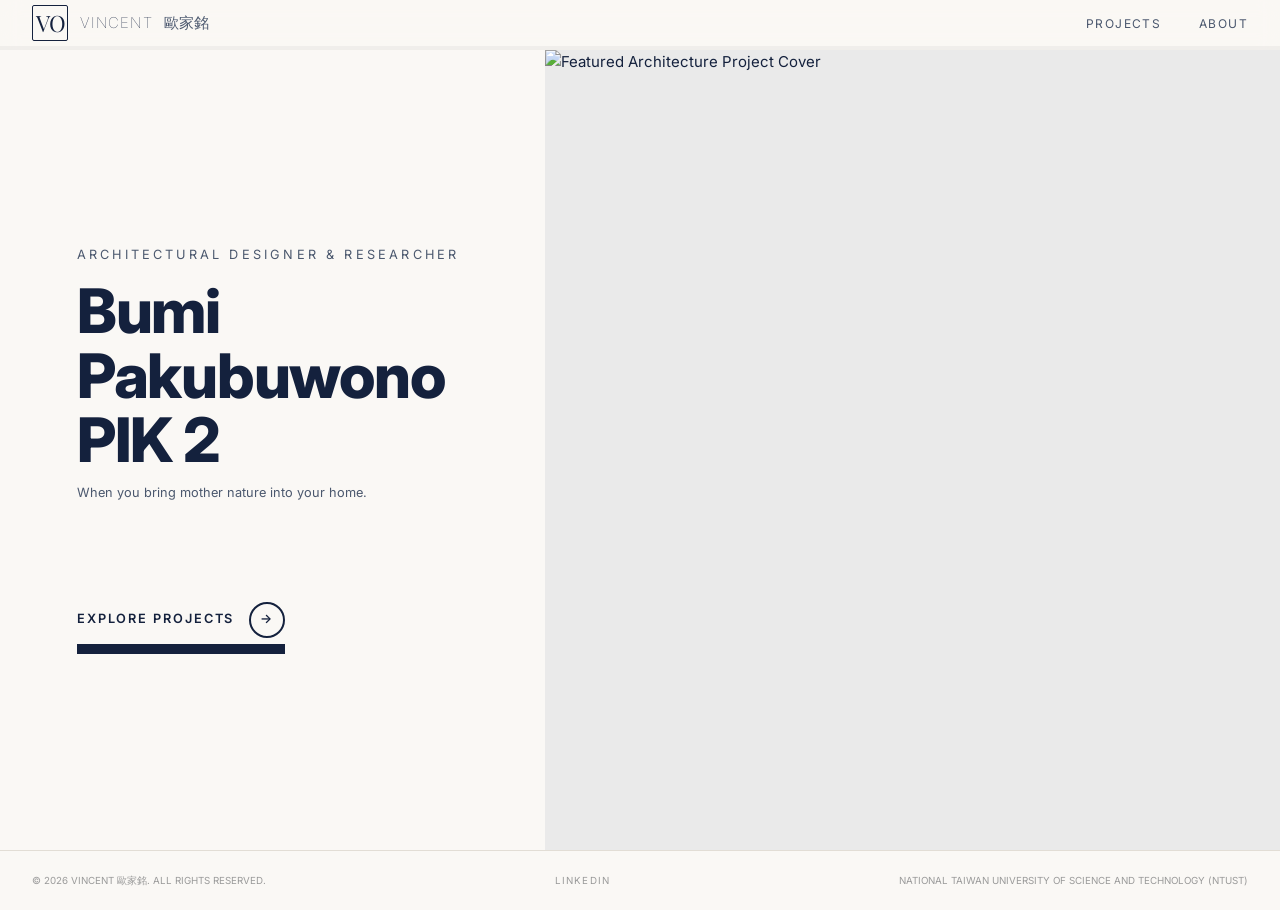
==== commit c3e0baaf: "Minor fixes on footer" ====
--- a/index.html
+++ b/index.html
@@ -67,7 +67,6 @@
       <p class="footer-copy">© 2026 Vincent Ou. All rights reserved.</p>
       <div class="footer-social" id="footer-social-links">
         <a href="https://linkedin.com" target="_blank" rel="noopener noreferrer">LinkedIn</a>
-        <a href="https://github.com" target="_blank" rel="noopener noreferrer">GitHub</a>
       </div>
       <p class="footer-note">National Taiwan University of Science and Technology (NTUST)</p>
     </footer>
--- a/css/style.css
+++ b/css/style.css
@@ -738,8 +738,32 @@
 }
 
 /* Close Button */
+/* Close Button */
 .modal-close-btn {
-  display: none;
+  position: absolute;
+  top: 1.2rem;
+  right: 1.5rem;
+  z-index: 30;
+  width: 34px;
+  height: 34px;
+  border-radius: 50%;
+  border: 1px solid rgba(255, 255, 255, 0.25);
+  background: rgba(250, 248, 245, 0.65);       /* Semi-transparent ivory */
+  backdrop-filter: blur(8px);                  /* Frosted glass blur */
+  -webkit-backdrop-filter: blur(8px);          /* Safari support */
+  color: var(--text-primary);
+  font-size: 0.85rem;
+  display: flex;
+  align-items: center;
+  justify-content: center;
+  cursor: pointer;
+  transition: var(--transition-smooth);
+}
+
+.modal-close-btn:hover {
+  background: var(--text-primary);
+  color: var(--bg-primary);
+  transform: scale(1.05);
 }
 
 /* Modal Body: Split Grid */
@@ -982,23 +1006,40 @@
 
   .hero-wrapper {
     grid-template-columns: 1fr;
+    height: auto;
+    /* Allow full height so elements don't get squished */
     min-height: auto;
+    max-height: none;
   }
 
   .hero-media {
-    min-height: 50vh;
+    position: relative;
+    height: 48vh;
+    min-height: 320px;
     order: -1;
   }
 
   .hero-content {
-    padding: 6vh 6vw;
-  }
-
-  .hero-social {
-    position: static;
-    flex-direction: row;
-    margin-top: 2rem;
-    padding-left: 2.5vw;
+    padding: 3rem 6vw 4rem;
+    height: auto;
+  }
+
+  .hero-title {
+    height: auto;
+    min-height: auto;
+    max-height: none;
+    margin-bottom: 1rem;
+  }
+
+  .hero-description {
+    height: auto;
+    min-height: auto;
+    max-height: none;
+    margin-bottom: 2rem;
+  }
+
+  .hero-action {
+    margin-top: 0.5rem;
   }
 
   .about-card-footer {
